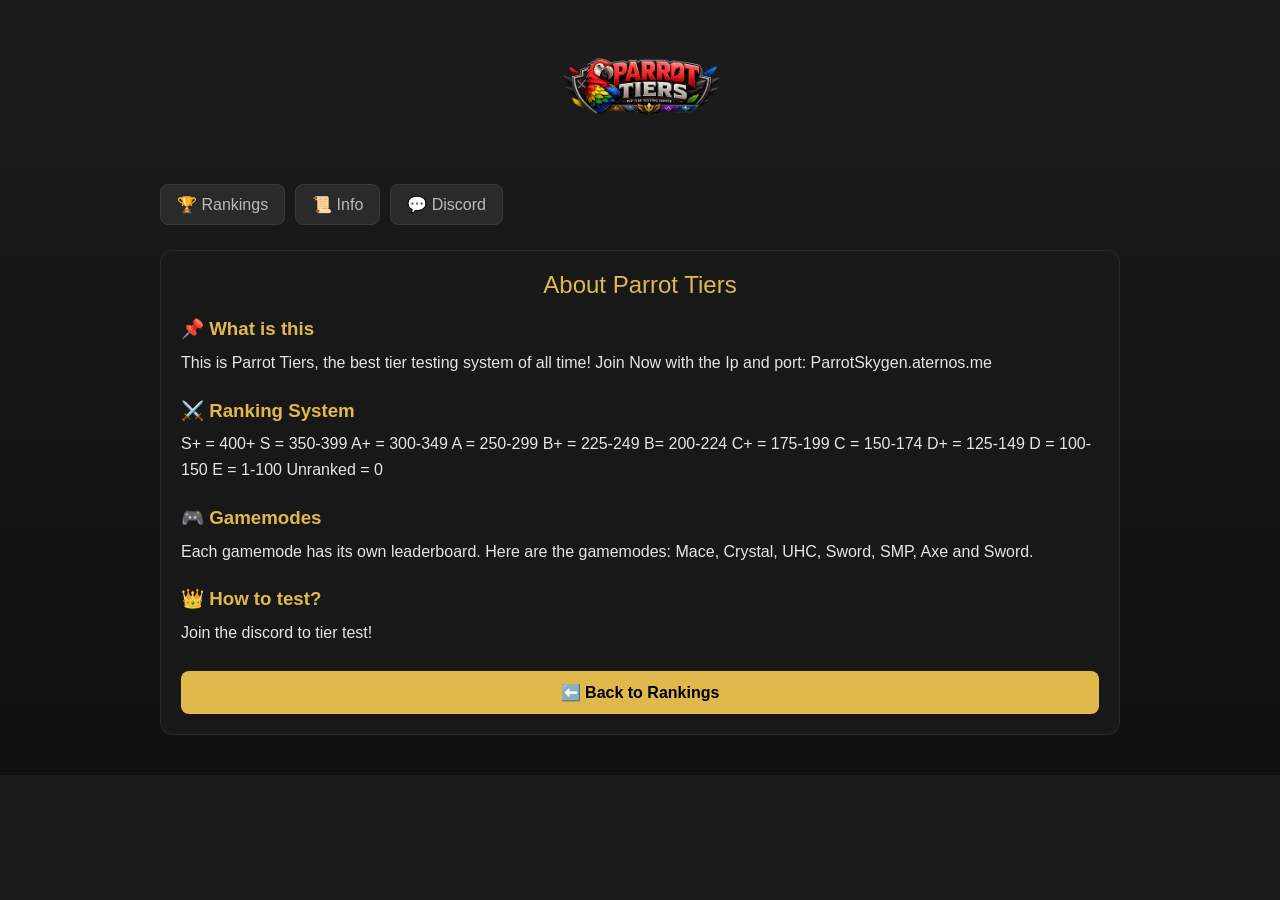
==== info.html @ 603254ad "Update info.html with new content and links" ====
<!DOCTYPE html>
<html lang="en">
<head>
<meta charset="UTF-8">
<meta name="viewport" content="width=device-width, initial-scale=1.0">
<title>Parrot Tiers - Info</title>

<style>
*{margin:0;padding:0;box-sizing:border-box}

body{
background:linear-gradient(#1c1c1c,#0f0f0f);
color:#e5e5e5;
font-family:'Segoe UI',sans-serif
}

.container{max-width:1000px;margin:auto;padding:20px}

.header{text-align:center;margin:20px 0 30px}
.logo{max-height:110px}

.navbar{
display:flex;
gap:10px;
overflow-x:auto;
margin-bottom:25px
}

.nav-btn{
flex:0 0 auto;
background:#2a2a2a;
border:1px solid #3a3a3a;
color:#bbb;
padding:10px 16px;
border-radius:8px;
cursor:pointer;
text-decoration:none;
}

.nav-btn:hover{
background:#e0b84c;
color:#000;
border-color:#e0b84c;
}

.card{
background:#181818;
border:1px solid #2a2a2a;
border-radius:12px;
padding:20px;
margin-bottom:20px
}

.title{
text-align:center;
margin-bottom:15px;
font-size:1.5em;
color:#e0b84c
}

.section{
margin-bottom:20px;
line-height:1.6
}

.section h3{
color:#e0b84c;
margin-bottom:6px
}

.back-btn{
display:block;
text-align:center;
margin-top:25px;
padding:12px;
background:#e0b84c;
color:#000;
border-radius:8px;
text-decoration:none;
font-weight:bold;
}

.back-btn:hover{
opacity:0.9
}
</style>
</head>

<body>

<div class="container">

<div class="header">
<img src="file_00000000c5347246b0f83834a91f3221.png" class="logo">
</div>

<div class="navbar">
<a href="https://parrot-tiers.github.io" class="nav-btn">🏆 Rankings</a>
<a href="#" class="nav-btn">📜 Info</a>
<a href="https://discord.gg" class="nav-btn">💬 Discord</a>
</div>

<div class="card">
<div class="title">About Parrot Tiers</div>

<div class="section">
<h3>📌 What is this</h3>
<p>
This is Parrot Tiers, the best tier testing system of all time! Join Now with the Ip and port:
ParrotSkygen.aternos.me
</p>
</div>

<div class="section">
<h3>⚔️ Ranking System</h3>
<p>
S+ = 400+
S = 350-399
A+ = 300-349
A = 250-299
B+ = 225-249
B= 200-224
C+ = 175-199
C = 150-174
D+ = 125-149
D = 100-150
E = 1-100
Unranked = 0
</p>
</div>

<div class="section">
<h3>🎮 Gamemodes</h3>
<p>
Each gamemode has its own leaderboard. Here are the gamemodes:
Mace, Crystal, UHC, Sword, SMP, Axe and Sword.
</p>
</div>

<div class="section">
<h3>👑 How to test?</h3>
<p>
Join the discord to tier test!
</p>
</div>

<a href="https://parrot-tiers.github.io" class="back-btn">⬅️ Back to Rankings</a>

</div>

</div>

</body>
</html>
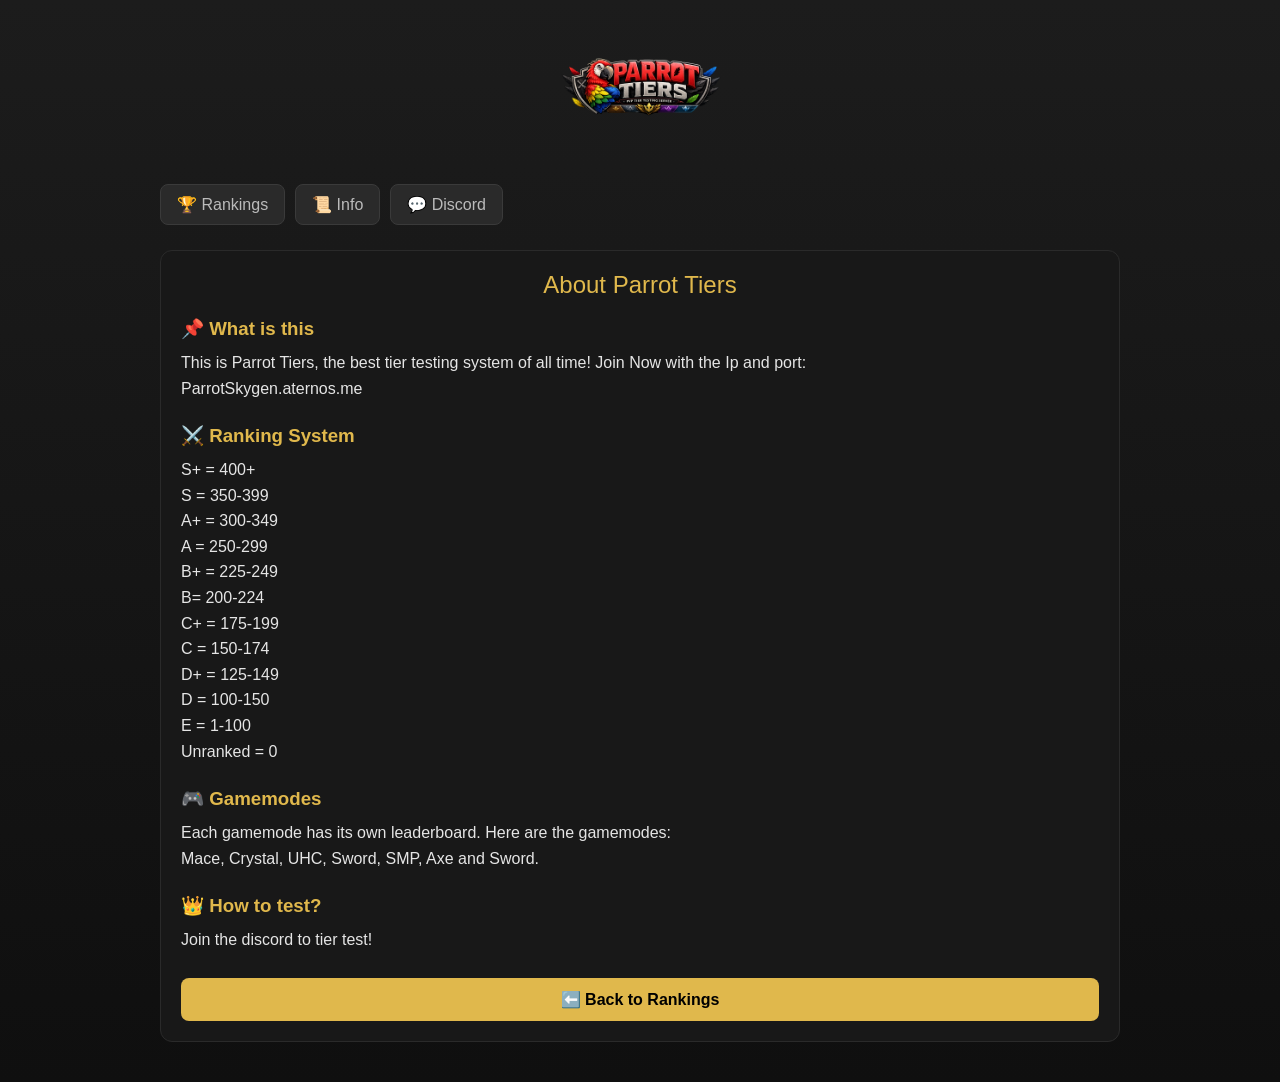
==== commit 6c8ccaa1: "Update HTML content for clarity and formatting" ====
--- a/info.html
+++ b/info.html
@@ -106,7 +106,7 @@
 <div class="section">
 <h3>📌 What is this</h3>
 <p>
-This is Parrot Tiers, the best tier testing system of all time! Join Now with the Ip and port:
+This is Parrot Tiers, the best tier testing system of all time! Join Now with the Ip and port:<br>
 ParrotSkygen.aternos.me
 </p>
 </div>
@@ -114,17 +114,17 @@
 <div class="section">
 <h3>⚔️ Ranking System</h3>
 <p>
-S+ = 400+
-S = 350-399
-A+ = 300-349
-A = 250-299
-B+ = 225-249
-B= 200-224
-C+ = 175-199
-C = 150-174
-D+ = 125-149
-D = 100-150
-E = 1-100
+S+ = 400+<br>
+S = 350-399<br>
+A+ = 300-349<br>
+A = 250-299<br>
+B+ = 225-249<br>
+B= 200-224<br>
+C+ = 175-199<br>
+C = 150-174<br>
+D+ = 125-149<br>
+D = 100-150<br>
+E = 1-100<br>
 Unranked = 0
 </p>
 </div>
@@ -132,7 +132,7 @@
 <div class="section">
 <h3>🎮 Gamemodes</h3>
 <p>
-Each gamemode has its own leaderboard. Here are the gamemodes:
+Each gamemode has its own leaderboard. Here are the gamemodes:<br>
 Mace, Crystal, UHC, Sword, SMP, Axe and Sword.
 </p>
 </div>
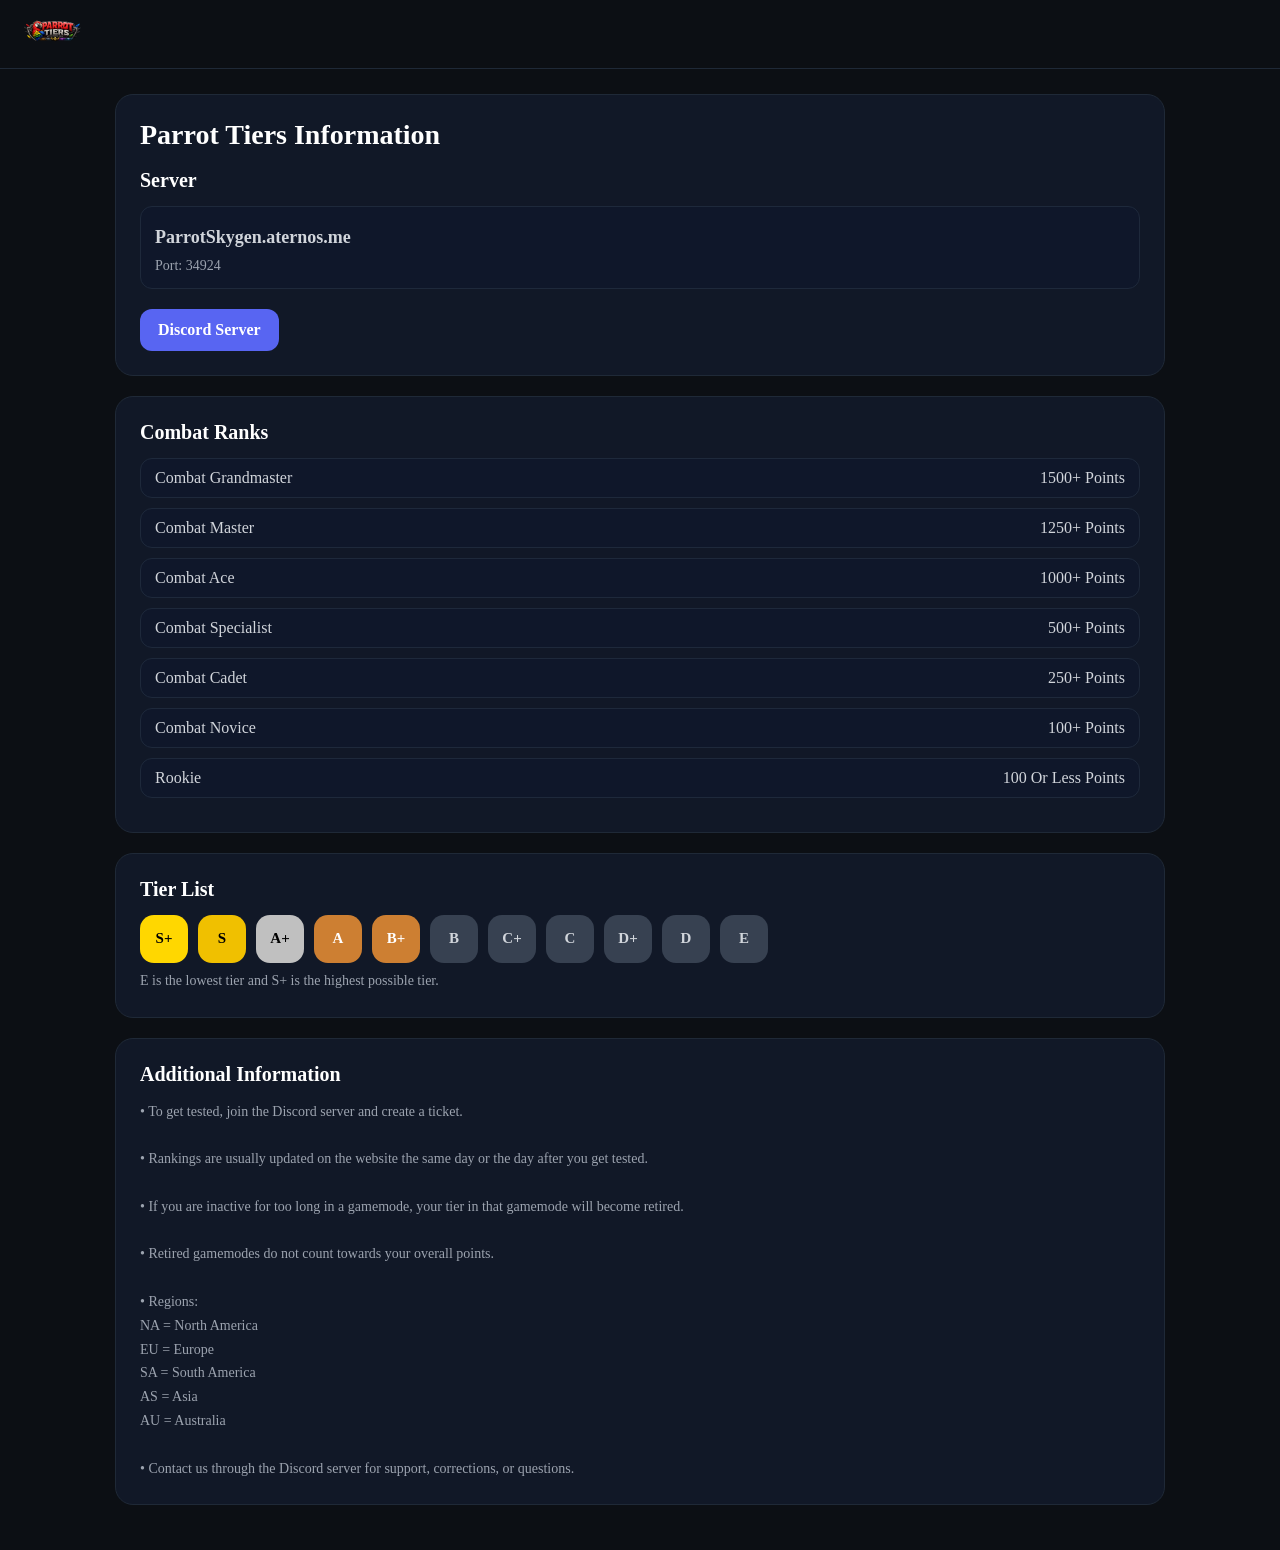
==== commit 68864087: "Refactor info.html with new title and styles Updated title and improved styling for various elements" ====
--- a/info.html
+++ b/info.html
@@ -3,148 +3,274 @@
 <head>
 <meta charset="UTF-8">
 <meta name="viewport" content="width=device-width, initial-scale=1.0">
-<title>Parrot Tiers - Info</title>
+<title>Parrot Tiers - Information</title>
+<link rel="icon" href="/images/favicon.ico">
 
 <style>
 *{margin:0;padding:0;box-sizing:border-box}
 
 body{
-background:linear-gradient(#1c1c1c,#0f0f0f);
-color:#e5e5e5;
-font-family:'Segoe UI',sans-serif
-}
-
-.container{max-width:1000px;margin:auto;padding:20px}
-
-.header{text-align:center;margin:20px 0 30px}
-.logo{max-height:110px}
-
-.navbar{
-display:flex;
+background:#0c0f14;
+color:#d1d5db;
+font-family:Inter,Segoe UI;
+}
+
+.top{
+display:flex;
+align-items:center;
+justify-content:space-between;
+padding:14px 22px;
+border-bottom:1px solid #1f2937;
+}
+
+.logo{
+height:40px;
+cursor:pointer;
+}
+
+.container{
+max-width:1100px;
+margin:auto;
+padding:25px;
+}
+
+.card{
+background:#111827;
+border:1px solid #1f2937;
+border-radius:18px;
+padding:24px;
+margin-bottom:20px;
+}
+
+.title{
+font-size:28px;
+font-weight:800;
+margin-bottom:18px;
+color:#fff;
+}
+
+.sectionTitle{
+font-size:20px;
+font-weight:700;
+margin-bottom:14px;
+color:#fff;
+}
+
+.line{
+padding:10px 14px;
+background:#0f172a;
+border:1px solid #1e293b;
+border-radius:12px;
+margin-bottom:10px;
+}
+
+.rank{
+display:flex;
+justify-content:space-between;
+align-items:center;
+}
+
+.tiers{
+display:flex;
+flex-wrap:wrap;
 gap:10px;
-overflow-x:auto;
-margin-bottom:25px
-}
-
-.nav-btn{
-flex:0 0 auto;
-background:#2a2a2a;
-border:1px solid #3a3a3a;
-color:#bbb;
-padding:10px 16px;
-border-radius:8px;
-cursor:pointer;
+margin-top:10px;
+}
+
+.tier{
+width:48px;
+height:48px;
+border-radius:14px;
+display:flex;
+align-items:center;
+justify-content:center;
+font-weight:800;
+font-size:15px;
+}
+
+.gold{
+background:#ffd700;
+color:#000;
+}
+
+.gold2{
+background:#f0c000;
+color:#000;
+}
+
+.silver{
+background:#c0c0c0;
+color:#000;
+}
+
+.bronze{
+background:#cd7f32;
+color:#fff;
+}
+
+.grey{
+background:#374151;
+color:#d1d5db;
+}
+
+.discord{
+display:inline-flex;
+align-items:center;
+gap:10px;
+background:#5865F2;
+padding:12px 18px;
+border-radius:12px;
+font-weight:700;
+color:#fff;
 text-decoration:none;
-}
-
-.nav-btn:hover{
-background:#e0b84c;
-color:#000;
-border-color:#e0b84c;
-}
-
-.card{
-background:#181818;
-border:1px solid #2a2a2a;
-border-radius:12px;
-padding:20px;
-margin-bottom:20px
-}
-
-.title{
-text-align:center;
-margin-bottom:15px;
-font-size:1.5em;
-color:#e0b84c
-}
-
-.section{
-margin-bottom:20px;
-line-height:1.6
-}
-
-.section h3{
-color:#e0b84c;
-margin-bottom:6px
-}
-
-.back-btn{
-display:block;
-text-align:center;
-margin-top:25px;
-padding:12px;
-background:#e0b84c;
-color:#000;
-border-radius:8px;
-text-decoration:none;
-font-weight:bold;
-}
-
-.back-btn:hover{
-opacity:0.9
+margin-top:10px;
+}
+
+.ip{
+font-size:18px;
+font-weight:700;
+margin-top:10px;
+}
+
+.small{
+color:#9ca3af;
+font-size:14px;
+margin-top:6px;
+line-height:1.7;
+}
+
+@media(max-width:700px){
+
+.rank{
+flex-direction:column;
+align-items:flex-start;
+gap:4px;
+}
+
+.container{
+padding:16px;
+}
+
 }
 </style>
 </head>
 
 <body>
 
+<div class="top">
+<img src="file_00000000c5347246b0f83834a91f3221.png" class="logo" onclick="window.location.href='/'">
+</div>
+
 <div class="container">
 
-<div class="header">
-<img src="file_00000000c5347246b0f83834a91f3221.png" class="logo">
-</div>
-
-<div class="navbar">
-<a href="https://parrot-tiers.github.io" class="nav-btn">🏆 Rankings</a>
-<a href="#" class="nav-btn">📜 Info</a>
-<a href="https://discord.gg" class="nav-btn">💬 Discord</a>
-</div>
-
-<div class="card">
-<div class="title">About Parrot Tiers</div>
-
-<div class="section">
-<h3>📌 What is this</h3>
-<p>
-This is Parrot Tiers, the best tier testing system of all time! Join Now with the Ip and port:<br>
-ParrotSkygen.aternos.me
-</p>
-</div>
-
-<div class="section">
-<h3>⚔️ Ranking System</h3>
-<p>
-S+ = 400+<br>
-S = 350-399<br>
-A+ = 300-349<br>
-A = 250-299<br>
-B+ = 225-249<br>
-B= 200-224<br>
-C+ = 175-199<br>
-C = 150-174<br>
-D+ = 125-149<br>
-D = 100-150<br>
-E = 1-100<br>
-Unranked = 0
-</p>
-</div>
-
-<div class="section">
-<h3>🎮 Gamemodes</h3>
-<p>
-Each gamemode has its own leaderboard. Here are the gamemodes:<br>
-Mace, Crystal, UHC, Sword, SMP, Axe and Sword.
-</p>
-</div>
-
-<div class="section">
-<h3>👑 How to test?</h3>
-<p>
-Join the discord to tier test!
-</p>
-</div>
-
-<a href="https://parrot-tiers.github.io" class="back-btn">⬅️ Back to Rankings</a>
+<div class="card">
+<div class="title">Parrot Tiers Information</div>
+
+<div class="sectionTitle">Server</div>
+
+<div class="line">
+<div class="ip">ParrotSkygen.aternos.me</div>
+<div class="small">Port: 34924</div>
+</div>
+
+<a class="discord" href="https://discord.gg/Q5rnbtrZxq" target="_blank">
+Discord Server
+</a>
+
+</div>
+
+<div class="card">
+
+<div class="sectionTitle">Combat Ranks</div>
+
+<div class="line rank">
+<div>Combat Grandmaster</div>
+<div>1500+ Points</div>
+</div>
+
+<div class="line rank">
+<div>Combat Master</div>
+<div>1250+ Points</div>
+</div>
+
+<div class="line rank">
+<div>Combat Ace</div>
+<div>1000+ Points</div>
+</div>
+
+<div class="line rank">
+<div>Combat Specialist</div>
+<div>500+ Points</div>
+</div>
+
+<div class="line rank">
+<div>Combat Cadet</div>
+<div>250+ Points</div>
+</div>
+
+<div class="line rank">
+<div>Combat Novice</div>
+<div>100+ Points</div>
+</div>
+
+<div class="line rank">
+<div>Rookie</div>
+<div>100 Or Less Points</div>
+</div>
+
+</div>
+
+<div class="card">
+
+<div class="sectionTitle">Tier List</div>
+
+<div class="tiers">
+
+<div class="tier gold">S+</div>
+<div class="tier gold2">S</div>
+
+<div class="tier silver">A+</div>
+
+<div class="tier bronze">A</div>
+<div class="tier bronze">B+</div>
+
+<div class="tier grey">B</div>
+<div class="tier grey">C+</div>
+<div class="tier grey">C</div>
+<div class="tier grey">D+</div>
+<div class="tier grey">D</div>
+<div class="tier grey">E</div>
+
+</div>
+
+<div class="small">
+E is the lowest tier and S+ is the highest possible tier.
+</div>
+
+</div>
+
+<div class="card">
+
+<div class="sectionTitle">Additional Information</div>
+
+<div class="small">
+• To get tested, join the Discord server and create a ticket.<br><br>
+
+• Rankings are usually updated on the website the same day or the day after you get tested.<br><br>
+
+• If you are inactive for too long in a gamemode, your tier in that gamemode will become retired.<br><br>
+
+• Retired gamemodes do not count towards your overall points.<br><br>
+
+• Regions:<br>
+NA = North America<br>
+EU = Europe<br>
+SA = South America<br>
+AS = Asia<br>
+AU = Australia<br><br>
+
+• Contact us through the Discord server for support, corrections, or questions.
+</div>
 
 </div>
 
